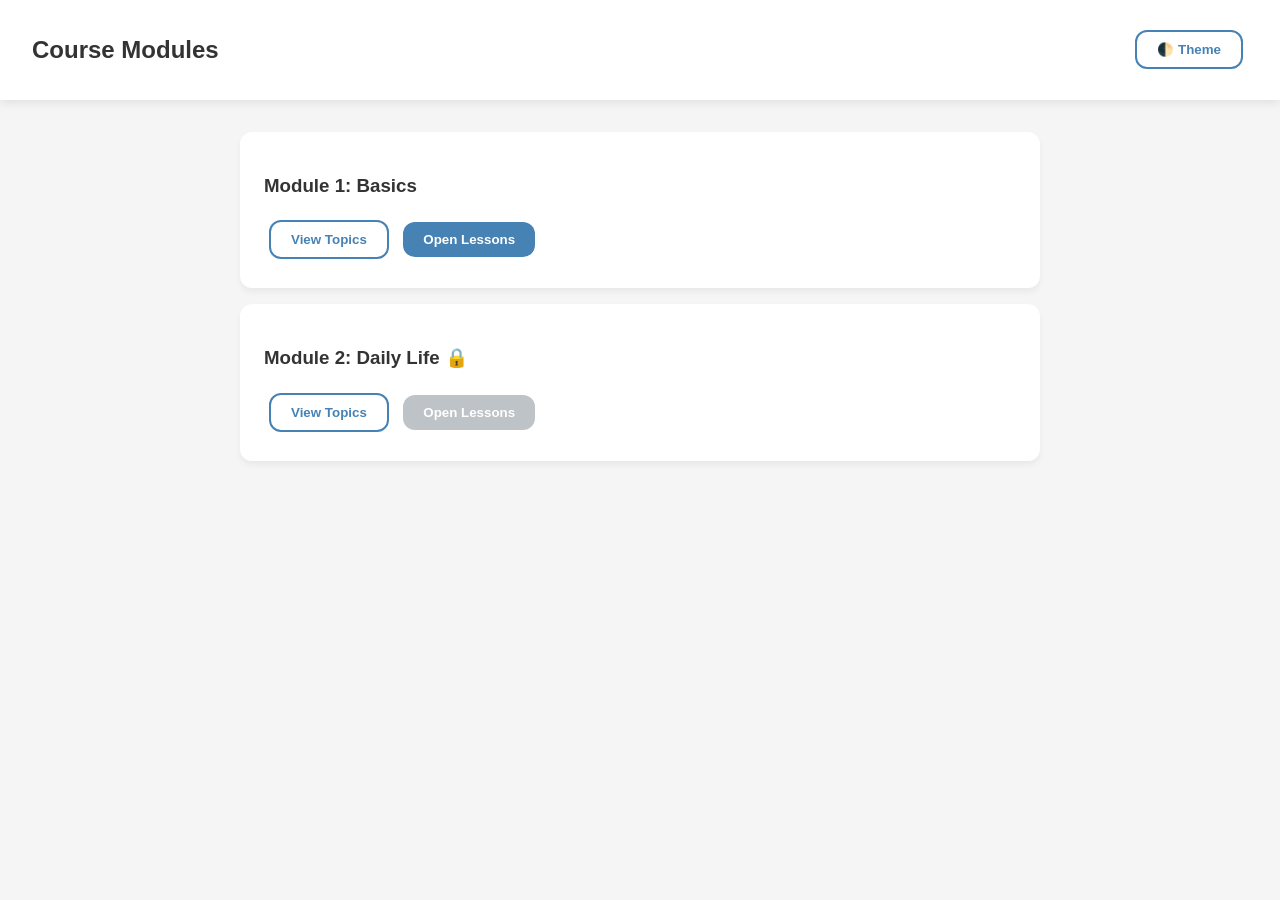
==== index.html @ 3277de3a "removing all and adding static app for my own english classes" ====
<!DOCTYPE html>
<html lang="en" dir="ltr">
<head>
    <meta charset="UTF-8">
    <meta name="viewport" content="width=device-width, initial-scale=1.0">
	<link rel="icon" type="image/x-icon" href="https://cdn-icons-png.flaticon.com/512/5309/5309804.png">
    <title>English Course - Interactive Learning</title>
    <style>
        :root {
            --bg-color: whitesmoke;
            --text-color: #333;
            --card-bg: white;
            --primary-color: steelblue;
            --secondary-color: #2ecc71;
            --highlight-color: #f1c40f;
            --gray-out: #bdc3c7;
            --accent-color: #e74c3c;
            --border-radius: 12px;
            --transition: all 0.3s ease;
        }

        [data-theme="dark"] {
            --bg-color: #1f1f1f;
            --text-color: #ecf0f1;
            --card-bg: #2c3e50;
            --primary-color: #2980b9;
            --gray-out: #7f8c8d;
        }

        body {
            font-family: 'Segoe UI', Tahoma, Geneva, Verdana, sans-serif;
            background-color: var(--bg-color);
            color: var(--text-color);
            margin: 0;
            transition: var(--transition);
            display: flex;
            flex-direction: column;
            min-height: 100vh;
        }

        header {
            padding: 1rem 2rem;
            display: flex;
            justify-content: space-between;
            align-items: center;
            background: var(--card-bg);
            box-shadow: 0 2px 10px rgba(0,0,0,0.1);
        }

        .container {
            max-width: 800px;
            margin: 2rem auto;
            padding: 0 1rem;
            flex-grow: 1;
            width: 100%;
        }

        .hidden { display: none !important; }

        /* UI Elements */
        .btn {
            padding: 10px 20px;
            border: none;
            border-radius: var(--border-radius);
            cursor: pointer;
            font-weight: 600;
            transition: var(--transition);
            margin: 5px;
        }

        .btn-primary { background: var(--primary-color); color: white; }
        .btn-secondary { background: var(--secondary-color); color: white; }
        .btn-outline { border: 2px solid var(--primary-color); background: transparent; color: var(--primary-color); }
        .btn:disabled { background: var(--gray-out); cursor: not-allowed; }

        .card {
            background: var(--card-bg);
            padding: 1.5rem;
            border-radius: var(--border-radius);
            margin-bottom: 1rem;
            box-shadow: 0 4px 6px rgba(0,0,0,0.05);
            animation: fadeIn 0.4s ease;
        }

        @keyframes fadeIn { from { opacity: 0; transform: translateY(10px); } to { opacity: 1; transform: translateY(0); } }

        .list-toggle {
            margin-top: 10px;
            padding: 10px;
            background: rgba(0,0,0,0.05);
            border-radius: 8px;
            font-size: 0.9rem;
        }

        /* Sentence Area */
        #sentences-view {
            text-align: center;
            height: 70vh;
            display: flex;
            flex-direction: column;
            justify-content: center;
            cursor: pointer;
        }

        .sentence-item {
            font-size: 1.8rem;
            margin: 1.5rem 0;
            opacity: 0.3;
            transition: var(--transition);
        }

        .sentence-item.highlight {
            opacity: 1;
            color: var(--primary-color);
            transform: scale(1.1);
            font-weight: bold;
        }

        .sentence-item.visited {
            opacity: 0.5;
            color: var(--gray-out);
        }

        .translation {
            display: block;
            font-size: 1rem;
            color: var(--secondary-color);
            margin-top: 5px;
        }

        .pronunciation {
            display: block;
            font-size: 0.9rem;
            font-style: italic;
            color: var(--accent-color);
        }

        /* Modal */
        #modal-overlay {
            position: fixed;
            top: 0; left: 0; width: 100%; height: 100%;
            background: rgba(0,0,0,0.7);
            display: flex;
            align-items: center;
            justify-content: center;
            z-index: 1000;
        }
    </style>
</head>
<body>

    <header>
        <button id="back-btn" class="btn btn-outline">← Back</button>
        <h2 id="view-title">Modules</h2>
        <button id="theme-toggle" class="btn btn-outline">🌓 Theme</button>
    </header>

    <div class="container">
        <div id="modules-view"></div>
        <div id="lessons-view" class="hidden"></div>
        <div id="sentences-view" class="hidden"></div>
    </div>

    <div id="modal-overlay" class="hidden">
        <div class="card" style="max-width: 400px; text-align: center;">
            <h3>How to Interact</h3>
            <p>🖱️ <b>Click</b> or ⬇️ <b>Down Arrow</b>: Next Sentence</p>
            <p>⬆️ <b>Up Arrow</b>: Previous Sentence</p>
            <p>⌨️ <b>Enter/Space</b>: Play Pronunciation</p>
            <button class="btn btn-primary" onclick="closeModal()">Got it!</button>
        </div>
    </div>

    <script>
        /*************************************************
         * 1. THE DATA OBJECT (Edit this to add content)
         *************************************************/
        const COURSE_DATA = [
            {
                id: 1,
                title: "Module 1: Basics",
                topics: ["Present Simple", "Greetings", "Personal Pronouns"],
                lessons: [
                    {
                        id: 1,
                        title: "Lesson 1: Greetings",
                        resources: ["Link: Greetings Video", "Image: Hello Chart"],
                        sentences: [
                            { en: "Hello, how are you?", es: "¿Hola, cómo estás?", ph: "hel-oh, how ar yoo?" },
                            { en: "I am fine, thank you.", es: "Estoy bien, gracias.", ph: "ai am fain, thank yoo." },
                            { en: "Nice to meet you.", es: "Gusto en conocerte.", ph: "nais too meet yoo." }
                        ]
                    },
                    {
                        id: 2,
                        title: "Lesson 2: Personal Info",
                        resources: ["Resource A", "Resource B"],
                        sentences: [
                            { en: "My name is John.", es: "Mi nombre es John.", ph: "mai neim is jon." }
                        ]
                    }
                    // Add up to 7 lessons...
                ]
            },
            {
                id: 2,
                title: "Module 2: Daily Life",
                topics: ["Routine", "Time", "Jobs"],
                lessons: [
                    { id: 1, title: "Lesson 1: Time", resources: [], sentences: [{ en: "What time is it?", es: "¿Qué hora es?", ph: "wot taim is it?" }] }
                ]
            }
            // Add up to 7 modules...
        ];

        /*************************************************
         * 2. STATE MANAGEMENT
         *************************************************/
        let currentView = 'modules';
        let currentModuleIndex = null;
        let currentLessonIndex = null;
        let currentSentenceIndex = -1;
        
        // Progression Tracking (Persists in browser)
        let progress = JSON.parse(localStorage.getItem('eng_course_progress')) || {
            maxModule: 0,
            maxLesson: 0
        };

        /*************************************************
         * 3. CORE LOGIC
         *************************************************/
        const modulesView = document.getElementById('modules-view');
        const lessonsView = document.getElementById('lessons-view');
        const sentencesView = document.getElementById('sentences-view');
        const viewTitle = document.getElementById('view-title');
        const backBtn = document.getElementById('back-btn');

        function init() {
            renderModules();
            setupTheme();
        }

        // --- View Navigation ---
        function renderModules() {
            currentView = 'modules';
            viewTitle.innerText = "Course Modules";
            backBtn.classList.add('hidden');
            modulesView.innerHTML = '';
            lessonsView.classList.add('hidden');
            sentencesView.classList.add('hidden');
            modulesView.classList.remove('hidden');

            COURSE_DATA.forEach((mod, index) => {
                const isLocked = index > progress.maxModule;
                const div = document.createElement('div');
                div.className = 'card';
                div.innerHTML = `
                    <h3>${mod.title} ${isLocked ? '🔒' : ''}</h3>
                    <button class="btn btn-outline" onclick="toggleList('mod-topics-${index}')">View Topics</button>
                    <button class="btn btn-primary" ${isLocked ? 'disabled' : ''} onclick="goToLessons(${index})">Open Lessons</button>
                    <div id="mod-topics-${index}" class="list-toggle hidden">
                        <ul>${mod.topics.map(t => `<li>${t}</li>`).join('')}</ul>
                    </div>
                `;
                modulesView.appendChild(div);
            });
        }

        function goToLessons(modIndex) {
            currentView = 'lessons';
            currentModuleIndex = modIndex;
            viewTitle.innerText = COURSE_DATA[modIndex].title;
            backBtn.classList.remove('hidden');
            modulesView.classList.add('hidden');
            lessonsView.classList.remove('hidden');
            lessonsView.innerHTML = '';

            COURSE_DATA[modIndex].lessons.forEach((less, lIndex) => {
                const isLocked = (modIndex === progress.maxModule && lIndex > progress.maxLesson) || (modIndex > progress.maxModule);
                const div = document.createElement('div');
                div.className = 'card';
                div.innerHTML = `
                    <h4>${less.title} ${isLocked ? '🔒' : ''}</h4>
                    <button class="btn btn-outline" onclick="toggleList('less-res-${lIndex}')">Resources</button>
                    <button class="btn btn-secondary" ${isLocked ? 'disabled' : ''} onclick="startSentences(${lIndex})">Start Practice</button>
                    <div id="less-res-${lIndex}" class="list-toggle hidden">
                        <ul>${less.resources.map(r => `<li>${r}</li>`).join('') || 'No resources'}</ul>
                    </div>
                `;
                lessonsView.appendChild(div);
            });
        }

        function startSentences(lessIndex) {
            currentView = 'sentences';
            currentLessonIndex = lessIndex;
            currentSentenceIndex = -1;
            lessonsView.classList.add('hidden');
            sentencesView.classList.remove('hidden');
            viewTitle.innerText = COURSE_DATA[currentModuleIndex].lessons[lessIndex].title;
            sentencesView.innerHTML = '';
            
            document.getElementById('modal-overlay').classList.remove('hidden');
        }

        // --- Sentence System ---
        function updateSentences() {
            const sentences = COURSE_DATA[currentModuleIndex].lessons[currentLessonIndex].sentences;
            sentencesView.innerHTML = '';
            
            sentences.forEach((s, i) => {
                if (i <= currentSentenceIndex) {
                    const div = document.createElement('div');
                    div.className = `sentence-item ${i === currentSentenceIndex ? 'highlight' : 'visited'}`;
                    div.innerHTML = `
                        ${s.en}
                        <span class="translation">${s.es}</span>
                        <span class="pronunciation">[ ${s.ph} ]</span>
                    `;
                    sentencesView.appendChild(div);
                }
            });

            // Handle progress unlocking
            if (currentSentenceIndex === sentences.length - 1) {
                unlockNext();
            }
        }

        function unlockNext() {
            const currentMod = COURSE_DATA[currentModuleIndex];
            if (currentLessonIndex === progress.maxLesson && currentModuleIndex === progress.maxModule) {
                if (currentLessonIndex < currentMod.lessons.length - 1) {
                    progress.maxLesson++;
                } else if (currentModuleIndex < COURSE_DATA.length - 1) {
                    progress.maxModule++;
                    progress.maxLesson = 0;
                }
                localStorage.setItem('eng_course_progress', JSON.stringify(progress));
            }
        }

        function nextSentence() {
            const sentences = COURSE_DATA[currentModuleIndex].lessons[currentLessonIndex].sentences;
            if (currentSentenceIndex < sentences.length - 1) {
                currentSentenceIndex++;
                updateSentences();
            }
        }

        function prevSentence() {
            if (currentSentenceIndex > 0) {
                currentSentenceIndex--;
                updateSentences();
            }
        }

        function playPronunciation() {
            if (currentSentenceIndex === -1) return;
            const text = COURSE_DATA[currentModuleIndex].lessons[currentLessonIndex].sentences[currentSentenceIndex].en;
            const utterance = new SpeechSynthesisUtterance(text);
            utterance.lang = 'en-US';
            utterance.rate = 0.9;
            window.speechSynthesis.speak(utterance);
        }

        // --- Helpers ---
        function toggleList(id) {
            document.getElementById(id).classList.toggle('hidden');
        }

        function closeModal() {
            document.getElementById('modal-overlay').classList.add('hidden');
        }

        backBtn.onclick = () => {
            if (currentView === 'lessons') renderModules();
            else if (currentView === 'sentences') goToLessons(currentModuleIndex);
        };

        // --- Theme ---
        function setupTheme() {
            const themeToggle = document.getElementById('theme-toggle');
            themeToggle.onclick = () => {
                const current = document.body.getAttribute('data-theme');
                document.body.setAttribute('data-theme', current === 'dark' ? 'light' : 'dark');
            };
        }

        // --- Event Listeners ---
        window.onclick = (e) => {
            if (currentView === 'sentences' && !document.getElementById('modal-overlay').contains(e.target)) {
                nextSentence();
            }
        };

        window.onkeydown = (e) => {
            if (currentView !== 'sentences') return;
            if (e.key === 'ArrowDown') nextSentence();
            if (e.key === 'ArrowUp') prevSentence();
            if (e.key === 'Enter' || e.key === ' ') {
                e.preventDefault();
                playPronunciation();
            }
        };

        init();
    </script>
</body>
</html>
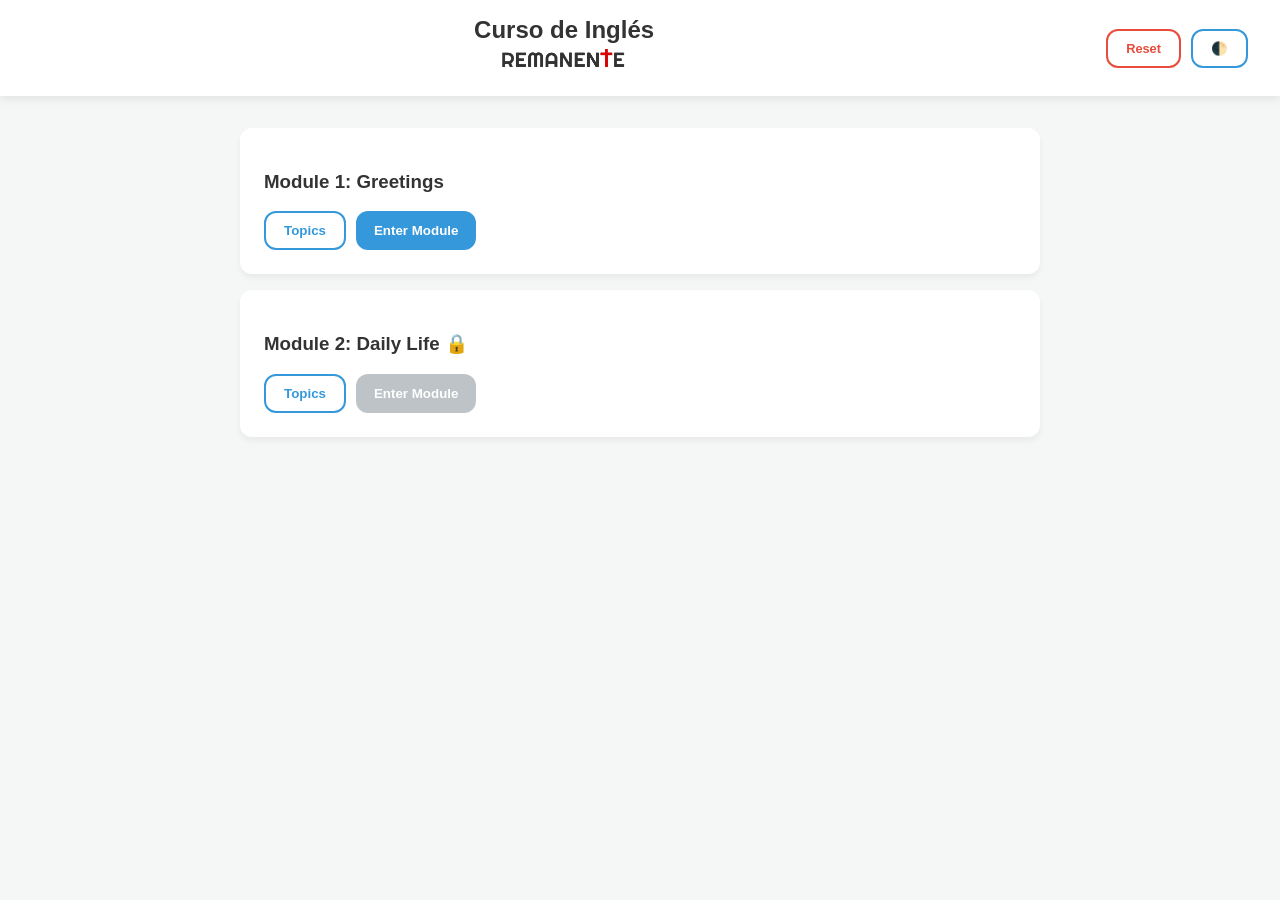
==== commit 58da3d24: "addin remanente logo" ====
--- a/index.html
+++ b/index.html
@@ -1,26 +1,27 @@
 <!DOCTYPE html>
-<html lang="en" dir="ltr">
+<html lang="en">
 <head>
     <meta charset="UTF-8">
     <meta name="viewport" content="width=device-width, initial-scale=1.0">
-	<link rel="icon" type="image/x-icon" href="https://cdn-icons-png.flaticon.com/512/5309/5309804.png">
+	<link rel="icon" type="image/x-icon" href="https://cdn-icons-png.flaticon.com/512/1377/1377975.png">
     <title>English Course - Interactive Learning</title>
     <style>
         :root {
-            --bg-color: whitesmoke;
+            --bg-color: #f4f7f6;
             --text-color: #333;
-            --card-bg: white;
-            --primary-color: steelblue;
+            --card-bg: #ffffff;
+            --primary-color: #3498db;
             --secondary-color: #2ecc71;
             --highlight-color: #f1c40f;
             --gray-out: #bdc3c7;
             --accent-color: #e74c3c;
+            --danger-color: #e74c3c;
             --border-radius: 12px;
             --transition: all 0.3s ease;
         }
 
         [data-theme="dark"] {
-            --bg-color: #1f1f1f;
+            --bg-color: #1a1a1a;
             --text-color: #ecf0f1;
             --card-bg: #2c3e50;
             --primary-color: #2980b9;
@@ -45,6 +46,13 @@
             align-items: center;
             background: var(--card-bg);
             box-shadow: 0 2px 10px rgba(0,0,0,0.1);
+            gap: 10px;
+            flex-wrap: wrap;
+        }
+
+        .header-actions {
+            display: flex;
+            gap: 10px;
         }
 
         .container {
@@ -57,21 +65,21 @@
 
         .hidden { display: none !important; }
 
-        /* UI Elements */
         .btn {
-            padding: 10px 20px;
+            padding: 10px 18px;
             border: none;
             border-radius: var(--border-radius);
             cursor: pointer;
             font-weight: 600;
             transition: var(--transition);
-            margin: 5px;
         }
 
         .btn-primary { background: var(--primary-color); color: white; }
         .btn-secondary { background: var(--secondary-color); color: white; }
         .btn-outline { border: 2px solid var(--primary-color); background: transparent; color: var(--primary-color); }
-        .btn:disabled { background: var(--gray-out); cursor: not-allowed; }
+        .btn-danger { border: 2px solid var(--danger-color); background: transparent; color: var(--danger-color); font-size: 0.8rem; }
+        .btn-danger:hover { background: var(--danger-color); color: white; }
+        .btn:disabled { background: var(--gray-out); cursor: not-allowed; border-color: var(--gray-out); color: white; }
 
         .card {
             background: var(--card-bg);
@@ -92,10 +100,9 @@
             font-size: 0.9rem;
         }
 
-        /* Sentence Area */
         #sentences-view {
             text-align: center;
-            height: 70vh;
+            min-height: 60vh;
             display: flex;
             flex-direction: column;
             justify-content: center;
@@ -112,7 +119,7 @@
         .sentence-item.highlight {
             opacity: 1;
             color: var(--primary-color);
-            transform: scale(1.1);
+            transform: scale(1.05);
             font-weight: bold;
         }
 
@@ -121,21 +128,9 @@
             color: var(--gray-out);
         }
 
-        .translation {
-            display: block;
-            font-size: 1rem;
-            color: var(--secondary-color);
-            margin-top: 5px;
-        }
-
-        .pronunciation {
-            display: block;
-            font-size: 0.9rem;
-            font-style: italic;
-            color: var(--accent-color);
-        }
-
-        /* Modal */
+        .translation { display: block; font-size: 1rem; color: var(--secondary-color); margin-top: 5px; }
+        .pronunciation { display: block; font-size: 0.9rem; font-style: italic; color: var(--accent-color); }
+
         #modal-overlay {
             position: fixed;
             top: 0; left: 0; width: 100%; height: 100%;
@@ -151,8 +146,11 @@
 
     <header>
         <button id="back-btn" class="btn btn-outline">← Back</button>
-        <h2 id="view-title">Modules</h2>
-        <button id="theme-toggle" class="btn btn-outline">🌓 Theme</button>
+        <h2 id="view-title" style="margin: 0; flex-grow: 1; text-align: center;">Modules</h2>
+        <div class="header-actions">
+            <button id="reset-btn" class="btn btn-danger" title="Restart all progress">Reset</button>
+            <button id="theme-toggle" class="btn btn-outline">🌓</button>
+        </div>
     </header>
 
     <div class="container">
@@ -163,88 +161,79 @@
 
     <div id="modal-overlay" class="hidden">
         <div class="card" style="max-width: 400px; text-align: center;">
-            <h3>How to Interact</h3>
+            <h3>Ready?</h3>
             <p>🖱️ <b>Click</b> or ⬇️ <b>Down Arrow</b>: Next Sentence</p>
             <p>⬆️ <b>Up Arrow</b>: Previous Sentence</p>
-            <p>⌨️ <b>Enter/Space</b>: Play Pronunciation</p>
-            <button class="btn btn-primary" onclick="closeModal()">Got it!</button>
+            <p>⌨️ <b>Enter/Space</b>: Hear Audio</p>
+            <button class="btn btn-primary" onclick="closeModal()">Start Lesson</button>
         </div>
     </div>
 
     <script>
-        /*************************************************
-         * 1. THE DATA OBJECT (Edit this to add content)
-         *************************************************/
+        /**
+         * COURSE CONTENT
+         */
         const COURSE_DATA = [
             {
                 id: 1,
-                title: "Module 1: Basics",
-                topics: ["Present Simple", "Greetings", "Personal Pronouns"],
+                title: "Module 1: Greetings",
+                topics: ["Introduction", "Formal Greetings", "Informal Slang"],
                 lessons: [
                     {
                         id: 1,
-                        title: "Lesson 1: Greetings",
-                        resources: ["Link: Greetings Video", "Image: Hello Chart"],
+                        title: "Lesson 1: The Basics",
+                        resources: ["PDF: Useful Phrases", "Link: Audio Practice"],
                         sentences: [
-                            { en: "Hello, how are you?", es: "¿Hola, cómo estás?", ph: "hel-oh, how ar yoo?" },
-                            { en: "I am fine, thank you.", es: "Estoy bien, gracias.", ph: "ai am fain, thank yoo." },
-                            { en: "Nice to meet you.", es: "Gusto en conocerte.", ph: "nais too meet yoo." }
-                        ]
-                    },
-                    {
-                        id: 2,
-                        title: "Lesson 2: Personal Info",
-                        resources: ["Resource A", "Resource B"],
-                        sentences: [
-                            { en: "My name is John.", es: "Mi nombre es John.", ph: "mai neim is jon." }
+                            { en: "Good morning, how can I help you?", es: "Buen día, ¿cómo puedo ayudarle?", ph: "gud mor-ning, hau kan ai help yoo?" },
+                            { en: "It is a pleasure to meet you.", es: "Es un placer conocerte.", ph: "it iz ei ple-shur too meet yoo." }
                         ]
                     }
-                    // Add up to 7 lessons...
                 ]
             },
             {
                 id: 2,
                 title: "Module 2: Daily Life",
-                topics: ["Routine", "Time", "Jobs"],
+                topics: ["Work routine", "Shopping", "Food"],
                 lessons: [
-                    { id: 1, title: "Lesson 1: Time", resources: [], sentences: [{ en: "What time is it?", es: "¿Qué hora es?", ph: "wot taim is it?" }] }
+                    {
+                        id: 1,
+                        title: "Lesson 1: Food",
+                        resources: [],
+                        sentences: [
+                            { en: "I would like a coffee, please.", es: "Quisiera un café, por favor.", ph: "ai wud laik ei ko-fi pliz." }
+                        ]
+                    }
                 ]
             }
-            // Add up to 7 modules...
         ];
 
-        /*************************************************
-         * 2. STATE MANAGEMENT
-         *************************************************/
+        /**
+         * STATE & STORAGE
+         */
         let currentView = 'modules';
         let currentModuleIndex = null;
         let currentLessonIndex = null;
         let currentSentenceIndex = -1;
         
-        // Progression Tracking (Persists in browser)
-        let progress = JSON.parse(localStorage.getItem('eng_course_progress')) || {
-            maxModule: 0,
-            maxLesson: 0
-        };
-
-        /*************************************************
-         * 3. CORE LOGIC
-         *************************************************/
+        let progress = JSON.parse(localStorage.getItem('eng_course_progress')) || { maxModule: 0, maxLesson: 0 };
+
         const modulesView = document.getElementById('modules-view');
         const lessonsView = document.getElementById('lessons-view');
         const sentencesView = document.getElementById('sentences-view');
         const viewTitle = document.getElementById('view-title');
         const backBtn = document.getElementById('back-btn');
+        const resetBtn = document.getElementById('reset-btn');
 
         function init() {
             renderModules();
             setupTheme();
         }
 
-        // --- View Navigation ---
+        // --- View Logic ---
         function renderModules() {
             currentView = 'modules';
-            viewTitle.innerText = "Course Modules";
+            //viewTitle.innerHTML = '<span style="font-family:Tahoma,sans-serif">REMANEN<span style="color:red;font-size:20pt">T</span>E</span><br>Curso de Inglés';
+			viewTitle.innerHTML = 'Curso de Inglés<br><img src="./remanente.png" alt="remanente" width="130px" height="30px">';
             backBtn.classList.add('hidden');
             modulesView.innerHTML = '';
             lessonsView.classList.add('hidden');
@@ -257,8 +246,10 @@
                 div.className = 'card';
                 div.innerHTML = `
                     <h3>${mod.title} ${isLocked ? '🔒' : ''}</h3>
-                    <button class="btn btn-outline" onclick="toggleList('mod-topics-${index}')">View Topics</button>
-                    <button class="btn btn-primary" ${isLocked ? 'disabled' : ''} onclick="goToLessons(${index})">Open Lessons</button>
+                    <div style="display:flex; gap:10px;">
+                        <button class="btn btn-outline" onclick="toggleList('mod-topics-${index}')">Topics</button>
+                        <button class="btn btn-primary" ${isLocked ? 'disabled' : ''} onclick="goToLessons(${index})">Enter Module</button>
+                    </div>
                     <div id="mod-topics-${index}" class="list-toggle hidden">
                         <ul>${mod.topics.map(t => `<li>${t}</li>`).join('')}</ul>
                     </div>
@@ -282,10 +273,12 @@
                 div.className = 'card';
                 div.innerHTML = `
                     <h4>${less.title} ${isLocked ? '🔒' : ''}</h4>
-                    <button class="btn btn-outline" onclick="toggleList('less-res-${lIndex}')">Resources</button>
-                    <button class="btn btn-secondary" ${isLocked ? 'disabled' : ''} onclick="startSentences(${lIndex})">Start Practice</button>
+                    <div style="display:flex; gap:10px;">
+                        <button class="btn btn-outline" onclick="toggleList('less-res-${lIndex}')">Resources</button>
+                        <button class="btn btn-secondary" ${isLocked ? 'disabled' : ''} onclick="startSentences(${lIndex})">Practice</button>
+                    </div>
                     <div id="less-res-${lIndex}" class="list-toggle hidden">
-                        <ul>${less.resources.map(r => `<li>${r}</li>`).join('') || 'No resources'}</ul>
+                        <ul>${less.resources.map(r => `<li>${r}</li>`).join('') || 'No extra resources'}</ul>
                     </div>
                 `;
                 lessonsView.appendChild(div);
@@ -300,15 +293,12 @@
             sentencesView.classList.remove('hidden');
             viewTitle.innerText = COURSE_DATA[currentModuleIndex].lessons[lessIndex].title;
             sentencesView.innerHTML = '';
-            
             document.getElementById('modal-overlay').classList.remove('hidden');
         }
 
-        // --- Sentence System ---
         function updateSentences() {
             const sentences = COURSE_DATA[currentModuleIndex].lessons[currentLessonIndex].sentences;
             sentencesView.innerHTML = '';
-            
             sentences.forEach((s, i) => {
                 if (i <= currentSentenceIndex) {
                     const div = document.createElement('div');
@@ -321,11 +311,7 @@
                     sentencesView.appendChild(div);
                 }
             });
-
-            // Handle progress unlocking
-            if (currentSentenceIndex === sentences.length - 1) {
-                unlockNext();
-            }
+            if (currentSentenceIndex === sentences.length - 1) unlockNext();
         }
 
         function unlockNext() {
@@ -341,6 +327,15 @@
             }
         }
 
+        function resetProgress() {
+            if (confirm("¿Estás seguro/a de querer reiniciar TODO el progreso? Esta acción no se puede reversar.")) {
+                localStorage.removeItem('eng_course_progress');
+                progress = { maxModule: 0, maxLesson: 0 };
+                renderModules();
+            }
+        }
+
+        // --- Audio & Navigation ---
         function nextSentence() {
             const sentences = COURSE_DATA[currentModuleIndex].lessons[currentLessonIndex].sentences;
             if (currentSentenceIndex < sentences.length - 1) {
@@ -361,25 +356,24 @@
             const text = COURSE_DATA[currentModuleIndex].lessons[currentLessonIndex].sentences[currentSentenceIndex].en;
             const utterance = new SpeechSynthesisUtterance(text);
             utterance.lang = 'en-US';
-            utterance.rate = 0.9;
+            utterance.rate = 0.85;
+            window.speechSynthesis.cancel(); // Stop current speech
             window.speechSynthesis.speak(utterance);
         }
 
-        // --- Helpers ---
-        function toggleList(id) {
-            document.getElementById(id).classList.toggle('hidden');
-        }
-
-        function closeModal() {
-            document.getElementById('modal-overlay').classList.add('hidden');
-        }
+        function toggleList(id) { document.getElementById(id).classList.toggle('hidden'); }
+        function closeModal() { document.getElementById('modal-overlay').classList.add('hidden'); }
 
         backBtn.onclick = () => {
             if (currentView === 'lessons') renderModules();
             else if (currentView === 'sentences') goToLessons(currentModuleIndex);
         };
 
-        // --- Theme ---
+        resetBtn.onclick = (e) => {
+            e.stopPropagation();
+            resetProgress();
+        };
+
         function setupTheme() {
             const themeToggle = document.getElementById('theme-toggle');
             themeToggle.onclick = () => {
@@ -388,9 +382,8 @@
             };
         }
 
-        // --- Event Listeners ---
         window.onclick = (e) => {
-            if (currentView === 'sentences' && !document.getElementById('modal-overlay').contains(e.target)) {
+            if (currentView === 'sentences' && !document.getElementById('modal-overlay').contains(e.target) && !e.target.closest('header')) {
                 nextSentence();
             }
         };
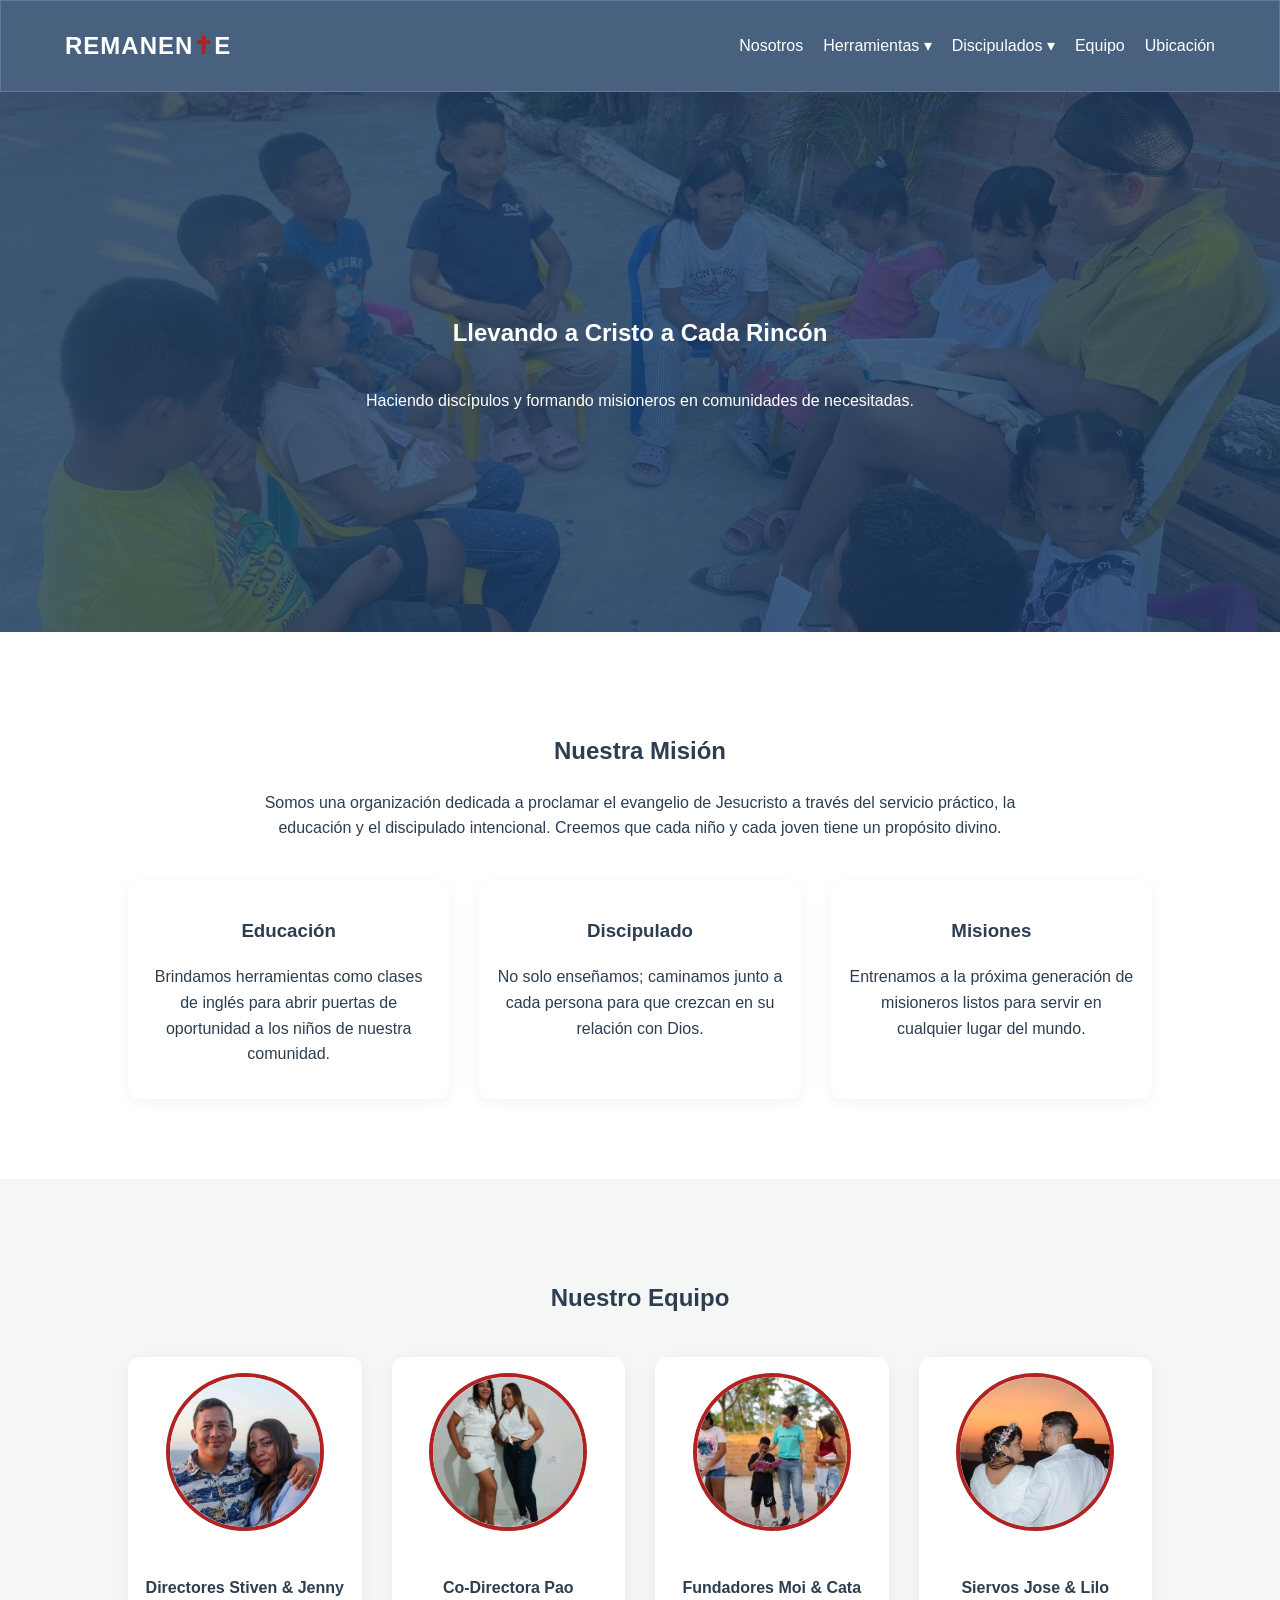
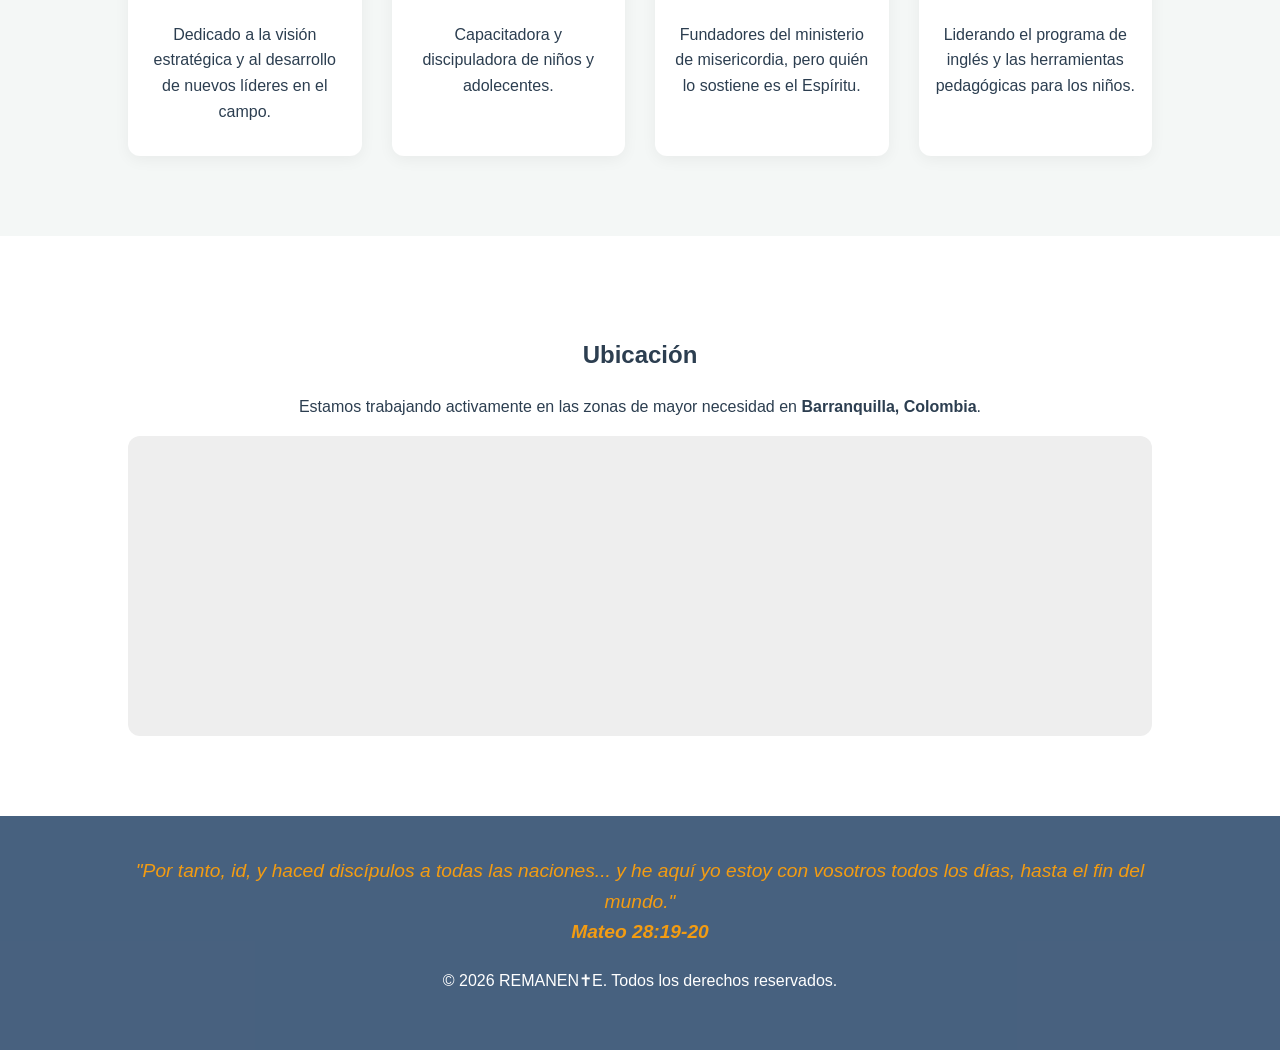
==== commit 9c6fdeb1: "adding landing page and organizing it" ====
--- a/index.html
+++ b/index.html
@@ -1,404 +1,235 @@
 <!DOCTYPE html>
-<html lang="en">
+<html lang="es">
 <head>
     <meta charset="UTF-8">
     <meta name="viewport" content="width=device-width, initial-scale=1.0">
-	<link rel="icon" type="image/x-icon" href="https://cdn-icons-png.flaticon.com/512/1377/1377975.png">
-    <title>English Course - Interactive Learning</title>
+    <title>REMANEN&#10013;E | Haciendo Discípulos</title>
     <style>
         :root {
-            --bg-color: #f4f7f6;
-            --text-color: #333;
-            --card-bg: #ffffff;
-            --primary-color: #3498db;
-            --secondary-color: #2ecc71;
-            --highlight-color: #f1c40f;
-            --gray-out: #bdc3c7;
-            --accent-color: #e74c3c;
-            --danger-color: #e74c3c;
-            --border-radius: 12px;
-            --transition: all 0.3s ease;
-        }
-
-        [data-theme="dark"] {
-            --bg-color: #1a1a1a;
-            --text-color: #ecf0f1;
-            --card-bg: #2c3e50;
-            --primary-color: #2980b9;
-            --gray-out: #7f8c8d;
+            --primary: rgba(26, 58, 95, .8);
+            --secondary: #f39c12;
+            --accent: #27ae60;
+            --light: #f4f7f6;
+            --dark: #2c3e50;
+            --white: #ffffff;
         }
 
         body {
             font-family: 'Segoe UI', Tahoma, Geneva, Verdana, sans-serif;
-            background-color: var(--bg-color);
-            color: var(--text-color);
             margin: 0;
-            transition: var(--transition);
-            display: flex;
-            flex-direction: column;
-            min-height: 100vh;
-        }
-
-        header {
-            padding: 1rem 2rem;
+            line-height: 1.6;
+            color: var(--dark);
+            background-color: var(--white);
+        }
+
+        /* Navigation */
+        nav {
+            background: var(--primary);
+            color: var(--white);
             display: flex;
             justify-content: space-between;
             align-items: center;
-            background: var(--card-bg);
+            padding: 1rem 5%;
+            position: sticky;
+            top: 0;
+            z-index: 1000;
             box-shadow: 0 2px 10px rgba(0,0,0,0.1);
-            gap: 10px;
-            flex-wrap: wrap;
-        }
-
-        .header-actions {
-            display: flex;
-            gap: 10px;
-        }
-
-        .container {
-            max-width: 800px;
-            margin: 2rem auto;
-            padding: 0 1rem;
-            flex-grow: 1;
-            width: 100%;
-        }
-
-        .hidden { display: none !important; }
-
-        .btn {
-            padding: 10px 18px;
-            border: none;
-            border-radius: var(--border-radius);
-            cursor: pointer;
-            font-weight: 600;
-            transition: var(--transition);
-        }
-
-        .btn-primary { background: var(--primary-color); color: white; }
-        .btn-secondary { background: var(--secondary-color); color: white; }
-        .btn-outline { border: 2px solid var(--primary-color); background: transparent; color: var(--primary-color); }
-        .btn-danger { border: 2px solid var(--danger-color); background: transparent; color: var(--danger-color); font-size: 0.8rem; }
-        .btn-danger:hover { background: var(--danger-color); color: white; }
-        .btn:disabled { background: var(--gray-out); cursor: not-allowed; border-color: var(--gray-out); color: white; }
-
-        .card {
-            background: var(--card-bg);
-            padding: 1.5rem;
-            border-radius: var(--border-radius);
-            margin-bottom: 1rem;
-            box-shadow: 0 4px 6px rgba(0,0,0,0.05);
-            animation: fadeIn 0.4s ease;
-        }
-
-        @keyframes fadeIn { from { opacity: 0; transform: translateY(10px); } to { opacity: 1; transform: translateY(0); } }
-
-        .list-toggle {
-            margin-top: 10px;
-            padding: 10px;
-            background: rgba(0,0,0,0.05);
-            border-radius: 8px;
-            font-size: 0.9rem;
-        }
-
-        #sentences-view {
-            text-align: center;
-            min-height: 60vh;
+            backdrop-filter: blur(5px);
+            -webkit-backdrop-filter: blur(5px); 
+            box-shadow: 0 4px 30px rgba(14, 2, 43, 0.1);
+            border: 1px solid rgba(169, 168, 247, 0.3);
+        }
+
+        .logo {
+            font-size: 1.5rem;
+            font-weight: bold;
+            text-transform: uppercase;
+            letter-spacing: 1px;
+        }
+
+        .nav-links { display: flex; list-style: none; gap: 20px; }
+
+        .nav-links li { position: relative; }
+
+        .nav-links a {
+            color: var(--white);
+            text-decoration: none;
+            font-weight: 500;
+            transition: 0.3s;
+        }
+
+        .nav-links a:hover { color: var(--secondary); }
+
+        /* Dropdown Logic */
+        .dropdown-content {
+            display: none;
+            position: absolute;
+            background: var(--white);
+            min-width: 200px;
+            box-shadow: 0 8px 16px rgba(0,0,0,0.2);
+            border-radius: 4px;
+            top: 100%;
+            left: 0;
+        }
+
+        .dropdown-content a {
+            color: var(--dark);
+            padding: 12px 16px;
+            display: block;
+            border-bottom: 1px solid #eee;
+        }
+
+        .dropdown-content a:hover { background: #e9e9e9; color: var(--primary); }
+
+        .dropdown:hover .dropdown-content { display: block; }
+
+        /* Hero & About */
+        .hero {
+            background: linear-gradient(rgba(26, 58, 95, 0.8), rgba(26, 58, 95, 0.8)), url('./assets/main.jpeg') center/cover;
+            height: 60vh;
+            color: var(--white);
             display: flex;
             flex-direction: column;
             justify-content: center;
-            cursor: pointer;
-        }
-
-        .sentence-item {
-            font-size: 1.8rem;
-            margin: 1.5rem 0;
-            opacity: 0.3;
-            transition: var(--transition);
-        }
-
-        .sentence-item.highlight {
-            opacity: 1;
-            color: var(--primary-color);
-            transform: scale(1.05);
-            font-weight: bold;
-        }
-
-        .sentence-item.visited {
-            opacity: 0.5;
-            color: var(--gray-out);
-        }
-
-        .translation { display: block; font-size: 1rem; color: var(--secondary-color); margin-top: 5px; }
-        .pronunciation { display: block; font-size: 0.9rem; font-style: italic; color: var(--accent-color); }
-
-        #modal-overlay {
-            position: fixed;
-            top: 0; left: 0; width: 100%; height: 100%;
-            background: rgba(0,0,0,0.7);
-            display: flex;
             align-items: center;
-            justify-content: center;
-            z-index: 1000;
+            text-align: center;
+            padding: 0 20px;
+        }
+
+        .section { padding: 80px 10%; text-align: center; }
+
+        .bg-light { background: var(--light); }
+
+        .grid { 
+            display: grid;
+            grid-template-columns: repeat(auto-fit, minmax(100px, 1fr));
+            gap: 30px;
+            margin-top: 40px; 
+        }
+
+        .card { 
+            background: var(--white);
+            padding: 1rem;
+            border-radius: 12px;
+            box-shadow: 0 4px 15px rgba(0,0,0,0.05); 
+        }
+
+        .team-img {
+            width: 150px;
+            height: 150px;
+            border-radius: 50%;
+            object-fit: cover;
+            margin-bottom: 15px;
+            border: 4px solid firebrick;
+        }
+
+        footer { background: var(--primary); color: var(--white); padding: 40px 10%; text-align: center; }
+
+        .verse { font-style: italic; font-size: 1.2rem; margin-bottom: 20px; color: var(--secondary); }
+
+        @media (max-width: 768px) {
+            nav { flex-direction: column; gap: 15px; }
+            .nav-links { font-size: 0.9rem; }
         }
     </style>
 </head>
 <body>
 
-    <header>
-        <button id="back-btn" class="btn btn-outline">← Back</button>
-        <h2 id="view-title" style="margin: 0; flex-grow: 1; text-align: center;">Modules</h2>
-        <div class="header-actions">
-            <button id="reset-btn" class="btn btn-danger" title="Restart all progress">Reset</button>
-            <button id="theme-toggle" class="btn btn-outline">🌓</button>
-        </div>
-    </header>
-
-    <div class="container">
-        <div id="modules-view"></div>
-        <div id="lessons-view" class="hidden"></div>
-        <div id="sentences-view" class="hidden"></div>
-    </div>
-
-    <div id="modal-overlay" class="hidden">
-        <div class="card" style="max-width: 400px; text-align: center;">
-            <h3>Ready?</h3>
-            <p>🖱️ <b>Click</b> or ⬇️ <b>Down Arrow</b>: Next Sentence</p>
-            <p>⬆️ <b>Up Arrow</b>: Previous Sentence</p>
-            <p>⌨️ <b>Enter/Space</b>: Hear Audio</p>
-            <button class="btn btn-primary" onclick="closeModal()">Start Lesson</button>
-        </div>
-    </div>
-
-    <script>
-        /**
-         * COURSE CONTENT
-         */
-        const COURSE_DATA = [
-            {
-                id: 1,
-                title: "Module 1: Greetings",
-                topics: ["Introduction", "Formal Greetings", "Informal Slang"],
-                lessons: [
-                    {
-                        id: 1,
-                        title: "Lesson 1: The Basics",
-                        resources: ["PDF: Useful Phrases", "Link: Audio Practice"],
-                        sentences: [
-                            { en: "Good morning, how can I help you?", es: "Buen día, ¿cómo puedo ayudarle?", ph: "gud mor-ning, hau kan ai help yoo?" },
-                            { en: "It is a pleasure to meet you.", es: "Es un placer conocerte.", ph: "it iz ei ple-shur too meet yoo." }
-                        ]
-                    }
-                ]
-            },
-            {
-                id: 2,
-                title: "Module 2: Daily Life",
-                topics: ["Work routine", "Shopping", "Food"],
-                lessons: [
-                    {
-                        id: 1,
-                        title: "Lesson 1: Food",
-                        resources: [],
-                        sentences: [
-                            { en: "I would like a coffee, please.", es: "Quisiera un café, por favor.", ph: "ai wud laik ei ko-fi pliz." }
-                        ]
-                    }
-                ]
-            }
-        ];
-
-        /**
-         * STATE & STORAGE
-         */
-        let currentView = 'modules';
-        let currentModuleIndex = null;
-        let currentLessonIndex = null;
-        let currentSentenceIndex = -1;
+    <nav>
+        <div class="logo">Remanen<span style="color:firebrick;font-weight: bold;">&#10013;</span>e</div>
+        <ul class="nav-links">
+            <li><a href="#about">Nosotros</a></li>
+            <li class="dropdown">
+                <a href="#">Herramientas ▾</a>
+                <div class="dropdown-content">
+                    <a href="./tools/eng-course.html">Curso de Inglés</a>
+                    <a href="./tools/dice-roller.html">Dado de Colores (Jenga)</a>
+                    <a href="./tools/points-tracker.html">Seguimiento de Puntos</a>
+                </div>
+            </li>
+            <li class="dropdown">
+                <a href="#">Discipulados ▾</a>
+                <div class="dropdown-content">
+                    <a href="#">Fundamentos de la Fe</a>
+                    <a href="#">Alianzas</a>
+                    <a href="#">Evangelismo</a>
+                    <a href="#">Escuela de Misiones</a>
+                </div>
+            </li>
+            <li><a href="#team">Equipo</a></li>
+            <li><a href="#contact">Ubicación</a></li>
+        </ul>
+    </nav>
+
+    <section class="hero">
+        <h1>Llevando a Cristo a Cada Rincón</h1>
+        <p>Haciendo discípulos y formando misioneros en comunidades de necesitadas.</p>
+    </section>
+
+    <section id="about" class="section">
+        <h2>Nuestra Misión</h2>
+        <p style="max-width: 800px; margin: 0 auto;">Somos una organización dedicada a proclamar el evangelio de Jesucristo a través del servicio práctico, la educación y el discipulado intencional. Creemos que cada niño y cada joven tiene un propósito divino.</p>
         
-        let progress = JSON.parse(localStorage.getItem('eng_course_progress')) || { maxModule: 0, maxLesson: 0 };
-
-        const modulesView = document.getElementById('modules-view');
-        const lessonsView = document.getElementById('lessons-view');
-        const sentencesView = document.getElementById('sentences-view');
-        const viewTitle = document.getElementById('view-title');
-        const backBtn = document.getElementById('back-btn');
-        const resetBtn = document.getElementById('reset-btn');
-
-        function init() {
-            renderModules();
-            setupTheme();
-        }
-
-        // --- View Logic ---
-        function renderModules() {
-            currentView = 'modules';
-            //viewTitle.innerHTML = '<span style="font-family:Tahoma,sans-serif">REMANEN<span style="color:red;font-size:20pt">T</span>E</span><br>Curso de Inglés';
-			viewTitle.innerHTML = 'Curso de Inglés<br><img src="./remanente.png" alt="remanente" width="130px" height="30px">';
-            backBtn.classList.add('hidden');
-            modulesView.innerHTML = '';
-            lessonsView.classList.add('hidden');
-            sentencesView.classList.add('hidden');
-            modulesView.classList.remove('hidden');
-
-            COURSE_DATA.forEach((mod, index) => {
-                const isLocked = index > progress.maxModule;
-                const div = document.createElement('div');
-                div.className = 'card';
-                div.innerHTML = `
-                    <h3>${mod.title} ${isLocked ? '🔒' : ''}</h3>
-                    <div style="display:flex; gap:10px;">
-                        <button class="btn btn-outline" onclick="toggleList('mod-topics-${index}')">Topics</button>
-                        <button class="btn btn-primary" ${isLocked ? 'disabled' : ''} onclick="goToLessons(${index})">Enter Module</button>
-                    </div>
-                    <div id="mod-topics-${index}" class="list-toggle hidden">
-                        <ul>${mod.topics.map(t => `<li>${t}</li>`).join('')}</ul>
-                    </div>
-                `;
-                modulesView.appendChild(div);
-            });
-        }
-
-        function goToLessons(modIndex) {
-            currentView = 'lessons';
-            currentModuleIndex = modIndex;
-            viewTitle.innerText = COURSE_DATA[modIndex].title;
-            backBtn.classList.remove('hidden');
-            modulesView.classList.add('hidden');
-            lessonsView.classList.remove('hidden');
-            lessonsView.innerHTML = '';
-
-            COURSE_DATA[modIndex].lessons.forEach((less, lIndex) => {
-                const isLocked = (modIndex === progress.maxModule && lIndex > progress.maxLesson) || (modIndex > progress.maxModule);
-                const div = document.createElement('div');
-                div.className = 'card';
-                div.innerHTML = `
-                    <h4>${less.title} ${isLocked ? '🔒' : ''}</h4>
-                    <div style="display:flex; gap:10px;">
-                        <button class="btn btn-outline" onclick="toggleList('less-res-${lIndex}')">Resources</button>
-                        <button class="btn btn-secondary" ${isLocked ? 'disabled' : ''} onclick="startSentences(${lIndex})">Practice</button>
-                    </div>
-                    <div id="less-res-${lIndex}" class="list-toggle hidden">
-                        <ul>${less.resources.map(r => `<li>${r}</li>`).join('') || 'No extra resources'}</ul>
-                    </div>
-                `;
-                lessonsView.appendChild(div);
-            });
-        }
-
-        function startSentences(lessIndex) {
-            currentView = 'sentences';
-            currentLessonIndex = lessIndex;
-            currentSentenceIndex = -1;
-            lessonsView.classList.add('hidden');
-            sentencesView.classList.remove('hidden');
-            viewTitle.innerText = COURSE_DATA[currentModuleIndex].lessons[lessIndex].title;
-            sentencesView.innerHTML = '';
-            document.getElementById('modal-overlay').classList.remove('hidden');
-        }
-
-        function updateSentences() {
-            const sentences = COURSE_DATA[currentModuleIndex].lessons[currentLessonIndex].sentences;
-            sentencesView.innerHTML = '';
-            sentences.forEach((s, i) => {
-                if (i <= currentSentenceIndex) {
-                    const div = document.createElement('div');
-                    div.className = `sentence-item ${i === currentSentenceIndex ? 'highlight' : 'visited'}`;
-                    div.innerHTML = `
-                        ${s.en}
-                        <span class="translation">${s.es}</span>
-                        <span class="pronunciation">[ ${s.ph} ]</span>
-                    `;
-                    sentencesView.appendChild(div);
-                }
-            });
-            if (currentSentenceIndex === sentences.length - 1) unlockNext();
-        }
-
-        function unlockNext() {
-            const currentMod = COURSE_DATA[currentModuleIndex];
-            if (currentLessonIndex === progress.maxLesson && currentModuleIndex === progress.maxModule) {
-                if (currentLessonIndex < currentMod.lessons.length - 1) {
-                    progress.maxLesson++;
-                } else if (currentModuleIndex < COURSE_DATA.length - 1) {
-                    progress.maxModule++;
-                    progress.maxLesson = 0;
-                }
-                localStorage.setItem('eng_course_progress', JSON.stringify(progress));
-            }
-        }
-
-        function resetProgress() {
-            if (confirm("¿Estás seguro/a de querer reiniciar TODO el progreso? Esta acción no se puede reversar.")) {
-                localStorage.removeItem('eng_course_progress');
-                progress = { maxModule: 0, maxLesson: 0 };
-                renderModules();
-            }
-        }
-
-        // --- Audio & Navigation ---
-        function nextSentence() {
-            const sentences = COURSE_DATA[currentModuleIndex].lessons[currentLessonIndex].sentences;
-            if (currentSentenceIndex < sentences.length - 1) {
-                currentSentenceIndex++;
-                updateSentences();
-            }
-        }
-
-        function prevSentence() {
-            if (currentSentenceIndex > 0) {
-                currentSentenceIndex--;
-                updateSentences();
-            }
-        }
-
-        function playPronunciation() {
-            if (currentSentenceIndex === -1) return;
-            const text = COURSE_DATA[currentModuleIndex].lessons[currentLessonIndex].sentences[currentSentenceIndex].en;
-            const utterance = new SpeechSynthesisUtterance(text);
-            utterance.lang = 'en-US';
-            utterance.rate = 0.85;
-            window.speechSynthesis.cancel(); // Stop current speech
-            window.speechSynthesis.speak(utterance);
-        }
-
-        function toggleList(id) { document.getElementById(id).classList.toggle('hidden'); }
-        function closeModal() { document.getElementById('modal-overlay').classList.add('hidden'); }
-
-        backBtn.onclick = () => {
-            if (currentView === 'lessons') renderModules();
-            else if (currentView === 'sentences') goToLessons(currentModuleIndex);
-        };
-
-        resetBtn.onclick = (e) => {
-            e.stopPropagation();
-            resetProgress();
-        };
-
-        function setupTheme() {
-            const themeToggle = document.getElementById('theme-toggle');
-            themeToggle.onclick = () => {
-                const current = document.body.getAttribute('data-theme');
-                document.body.setAttribute('data-theme', current === 'dark' ? 'light' : 'dark');
-            };
-        }
-
-        window.onclick = (e) => {
-            if (currentView === 'sentences' && !document.getElementById('modal-overlay').contains(e.target) && !e.target.closest('header')) {
-                nextSentence();
-            }
-        };
-
-        window.onkeydown = (e) => {
-            if (currentView !== 'sentences') return;
-            if (e.key === 'ArrowDown') nextSentence();
-            if (e.key === 'ArrowUp') prevSentence();
-            if (e.key === 'Enter' || e.key === ' ') {
-                e.preventDefault();
-                playPronunciation();
-            }
-        };
-
-        init();
-    </script>
+        <div class="grid">
+            <div class="card">
+                <h3>Educación</h3>
+                <p>Brindamos herramientas como clases de inglés para abrir puertas de oportunidad a los niños de nuestra comunidad.</p>
+            </div>
+            <div class="card">
+                <h3>Discipulado</h3>
+                <p>No solo enseñamos; caminamos junto a cada persona para que crezcan en su relación con Dios.</p>
+            </div>
+            <div class="card">
+                <h3>Misiones</h3>
+                <p>Entrenamos a la próxima generación de misioneros listos para servir en cualquier lugar del mundo.</p>
+            </div>
+        </div>
+    </section>
+
+    <section id="team" class="section bg-light">
+        <h2>Nuestro Equipo</h2>
+        <div class="grid">
+            <div class="card">
+                <img src="./assets/sj.jpg" class="team-img" alt="Líder">
+                <h4>Directores Stiven & Jenny</h4>
+                <p>Dedicado a la visión estratégica y al desarrollo de nuevos líderes en el campo.</p>
+            </div>
+            <div class="card">
+                <img src="./assets/pao.jpeg" class="team-img" alt="Co-lider">
+                <h4>Co-Directora Pao</h4>
+                <p>Capacitadora y discipuladora de niños y adolecentes.</p>
+            </div>
+            <div class="card">
+                <img src="./assets/cata.jpeg" class="team-img" alt="Educación">
+                <h4>Fundadores Moi & Cata</h4>
+                <p>Fundadores del ministerio de misericordia, pero quién lo sostiene es el Espíritu.</p>
+            </div>
+            <div class="card">
+                <img src="./assets/joli.jpg" class="team-img" alt="Educación">
+                <h4>Siervos Jose & Lilo</h4>
+                <p>Liderando el programa de inglés y las herramientas pedagógicas para los niños.</p>
+            </div>
+        </div>
+    </section>
+
+    <section id="contact" class="section">
+        <h2>Ubicación</h2>
+        <p>Estamos trabajando activamente en las zonas de mayor necesidad en <strong>Barranquilla, Colombia</strong>.</p>
+        <div style="background: #eee; height: 300px; border-radius: 12px; display: flex; align-items: center; justify-content: center;">
+            <p>
+                <iframe src="https://www.google.com/maps/embed?pb=!1m14!1m12!1m3!1d411.62113421704345!2d-74.86456826477134!3d11.036957241643663!2m3!1f0!2f0!3f0!3m2!1i1024!2i768!4f13.1!5e0!3m2!1sen!2sco!4v1773954250364!5m2!1sen!2sco" width="800" height="250" style="border:0;" allowfullscreen="" loading="lazy" referrerpolicy="no-referrer-when-downgrade">
+                </iframe>
+            </p>
+        </div>
+    </section>
+
+    <footer>
+        <div class="verse">
+            "Por tanto, id, y haced discípulos a todas las naciones... y he aquí yo estoy con vosotros todos los días, hasta el fin del mundo." <br>
+            <strong>Mateo 28:19-20</strong>
+        </div>
+        <p>&copy; 2026 REMANEN&#10013;E. Todos los derechos reservados.</p>
+    </footer>
+
 </body>
 </html>
